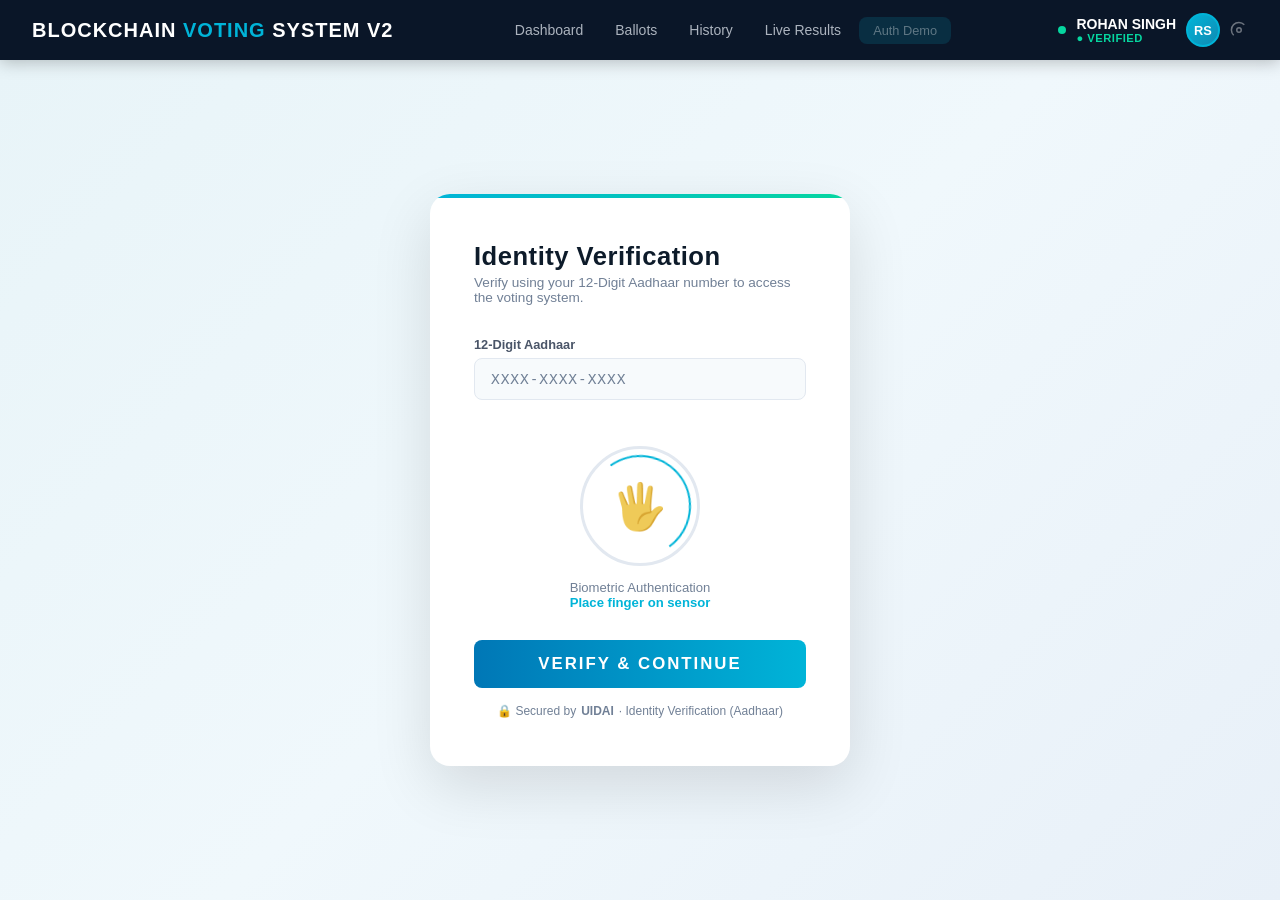
==== index.html @ 43755fb4 "Add files via upload" ====
<!DOCTYPE html>
<html lang="en">
<head>
  <meta charset="UTF-8" />
  <meta name="viewport" content="width=device-width, initial-scale=1.0" />
  <title>Blockchain Voting System V2</title>
  <meta http-equiv="refresh" content="0; url=pages/auth.html" />
</head>
<body>
  <p>Redirecting to <a href="pages/auth.html">Blockchain Voting System V2</a>…</p>
</body>
</html>
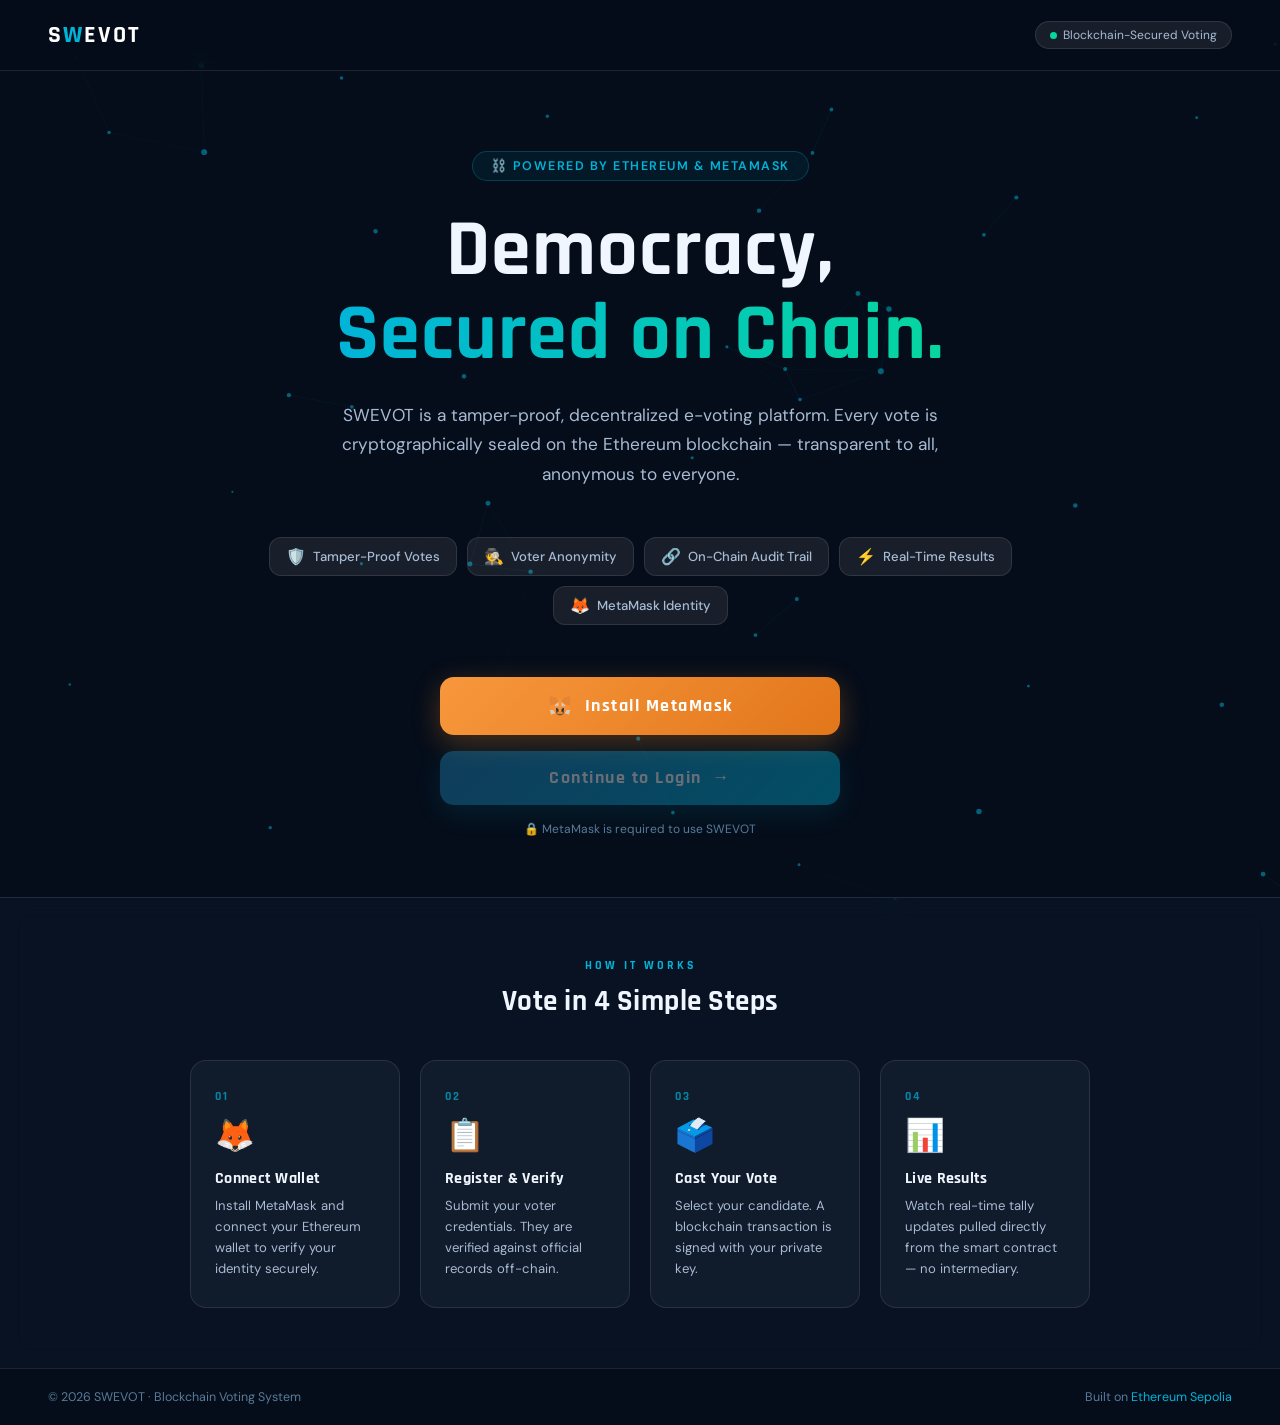
==== commit b0a9e199: "Add files via upload" ====
--- a/index.html
+++ b/index.html
@@ -3,10 +3,665 @@
 <head>
   <meta charset="UTF-8" />
   <meta name="viewport" content="width=device-width, initial-scale=1.0" />
-  <title>Blockchain Voting System V2</title>
-  <meta http-equiv="refresh" content="0; url=pages/auth.html" />
+  <title>SWEVOT — Secure Web-based E-Voting on the Blockchain</title>
+  <meta name="description" content="SWEVOT is a decentralized, tamper-proof e-voting platform powered by blockchain and MetaMask. Cast your vote with full transparency and anonymity." />
+  <link rel="preconnect" href="https://fonts.googleapis.com" />
+  <link rel="preconnect" href="https://fonts.gstatic.com" crossorigin />
+  <link href="https://fonts.googleapis.com/css2?family=Rajdhani:wght@500;600;700&family=DM+Sans:wght@400;500;600&family=JetBrains+Mono:wght@400;500&display=swap" rel="stylesheet" />
+  <style>
+    :root {
+      --primary: #00b4d8;
+      --primary-dark: #0077b6;
+      --accent: #06d6a0;
+      --accent2: #118ab2;
+      --bg-deep: #050d1a;
+      --bg-dark: #0a1628;
+      --surface: rgba(255,255,255,0.04);
+      --surface2: rgba(255,255,255,0.08);
+      --border: rgba(255,255,255,0.1);
+      --text: #f0f6ff;
+      --text2: #a8bbd4;
+      --text3: #5a7a99;
+      --glow: rgba(0,180,216,0.25);
+    }
+
+    * { box-sizing: border-box; margin: 0; padding: 0; }
+
+    html, body {
+      min-height: 100vh;
+      font-family: 'DM Sans', sans-serif;
+      background: var(--bg-deep);
+      color: var(--text);
+      overflow-x: hidden;
+    }
+
+    /* ── BACKGROUND CANVAS ── */
+    #bg-canvas {
+      position: fixed;
+      inset: 0;
+      z-index: 0;
+      pointer-events: none;
+    }
+
+    /* ── MAIN LAYOUT ── */
+    .landing {
+      position: relative;
+      z-index: 1;
+      min-height: 100vh;
+      display: flex;
+      flex-direction: column;
+    }
+
+    /* ── NAVBAR ── */
+    header {
+      display: flex;
+      align-items: center;
+      justify-content: space-between;
+      padding: 20px 48px;
+      border-bottom: 1px solid var(--border);
+      backdrop-filter: blur(12px);
+      background: rgba(5,13,26,0.6);
+      position: sticky;
+      top: 0;
+      z-index: 100;
+    }
+
+    .logo {
+      font-family: 'Rajdhani', sans-serif;
+      font-size: 1.5rem;
+      font-weight: 700;
+      letter-spacing: 2px;
+      color: #fff;
+    }
+    .logo span { color: var(--primary); }
+
+    .nav-badge {
+      display: flex;
+      align-items: center;
+      gap: 6px;
+      font-size: 0.75rem;
+      color: var(--text2);
+      background: var(--surface2);
+      border: 1px solid var(--border);
+      border-radius: 20px;
+      padding: 5px 14px;
+    }
+    .nav-badge .dot {
+      width: 7px; height: 7px;
+      border-radius: 50%;
+      background: var(--accent);
+      animation: pulse 2s ease-in-out infinite;
+    }
+
+    /* ── HERO SECTION ── */
+    .hero {
+      flex: 1;
+      display: flex;
+      flex-direction: column;
+      align-items: center;
+      justify-content: center;
+      text-align: center;
+      padding: 80px 24px 60px;
+      max-width: 900px;
+      margin: 0 auto;
+      width: 100%;
+    }
+
+    .hero-eyebrow {
+      display: inline-flex;
+      align-items: center;
+      gap: 8px;
+      background: rgba(0,180,216,0.08);
+      border: 1px solid rgba(0,180,216,0.25);
+      border-radius: 24px;
+      padding: 6px 18px;
+      font-size: 0.78rem;
+      font-weight: 600;
+      color: var(--primary);
+      letter-spacing: 1.5px;
+      text-transform: uppercase;
+      margin-bottom: 28px;
+      animation: fadeUp 0.6s ease both;
+    }
+
+    .hero-title {
+      font-family: 'Rajdhani', sans-serif;
+      font-size: clamp(2.8rem, 7vw, 5rem);
+      font-weight: 700;
+      line-height: 1.05;
+      letter-spacing: 1px;
+      margin-bottom: 24px;
+      animation: fadeUp 0.7s ease 0.1s both;
+    }
+    .hero-title .highlight {
+      background: linear-gradient(90deg, var(--primary), var(--accent));
+      -webkit-background-clip: text;
+      -webkit-text-fill-color: transparent;
+      background-clip: text;
+    }
+
+    .hero-sub {
+      font-size: 1.08rem;
+      color: var(--text2);
+      max-width: 600px;
+      line-height: 1.7;
+      margin-bottom: 48px;
+      animation: fadeUp 0.7s ease 0.2s both;
+    }
+
+    /* ── FEATURE PILLS ── */
+    .feature-row {
+      display: flex;
+      flex-wrap: wrap;
+      gap: 10px;
+      justify-content: center;
+      margin-bottom: 52px;
+      animation: fadeUp 0.7s ease 0.3s both;
+    }
+    .feature-pill {
+      display: flex;
+      align-items: center;
+      gap: 7px;
+      background: var(--surface2);
+      border: 1px solid var(--border);
+      border-radius: 12px;
+      padding: 8px 16px;
+      font-size: 0.82rem;
+      color: var(--text2);
+      font-weight: 500;
+    }
+    .feature-pill .icon { font-size: 1rem; }
+
+    /* ── CTA BUTTONS ── */
+    .cta-group {
+      display: flex;
+      flex-direction: column;
+      align-items: center;
+      gap: 16px;
+      animation: fadeUp 0.7s ease 0.4s both;
+      width: 100%;
+      max-width: 400px;
+    }
+
+    .btn-metamask {
+      width: 100%;
+      display: flex;
+      align-items: center;
+      justify-content: center;
+      gap: 12px;
+      padding: 16px 32px;
+      background: linear-gradient(135deg, #f6851b, #e2761b);
+      color: #fff;
+      border: none;
+      border-radius: 14px;
+      font-family: 'Rajdhani', sans-serif;
+      font-size: 1.1rem;
+      font-weight: 700;
+      letter-spacing: 1.5px;
+      cursor: pointer;
+      transition: transform 0.2s, box-shadow 0.2s, opacity 0.2s;
+      box-shadow: 0 8px 28px rgba(246,133,27,0.3);
+      position: relative;
+      overflow: hidden;
+    }
+    .btn-metamask::after {
+      content: '';
+      position: absolute;
+      inset: 0;
+      background: linear-gradient(135deg, rgba(255,255,255,0.15), transparent);
+    }
+    .btn-metamask:hover { transform: translateY(-2px); box-shadow: 0 12px 36px rgba(246,133,27,0.45); }
+    .btn-metamask:active { transform: translateY(0); }
+    .btn-metamask.installed {
+      background: linear-gradient(135deg, rgba(6,214,160,0.2), rgba(6,214,160,0.1));
+      border: 1px solid rgba(6,214,160,0.4);
+      color: var(--accent);
+      box-shadow: 0 4px 16px rgba(6,214,160,0.15);
+      cursor: default;
+    }
+    .btn-metamask.installed:hover { transform: none; }
+
+    .metamask-logo {
+      width: 26px;
+      height: 26px;
+      flex-shrink: 0;
+    }
+
+    .btn-continue {
+      width: 100%;
+      display: flex;
+      align-items: center;
+      justify-content: center;
+      gap: 10px;
+      padding: 16px 32px;
+      background: linear-gradient(135deg, var(--primary-dark), var(--primary));
+      color: #fff;
+      border: none;
+      border-radius: 14px;
+      font-family: 'Rajdhani', sans-serif;
+      font-size: 1.1rem;
+      font-weight: 700;
+      letter-spacing: 1.5px;
+      cursor: pointer;
+      transition: transform 0.2s, box-shadow 0.2s, opacity 0.2s;
+      box-shadow: 0 8px 28px rgba(0,180,216,0.3);
+      text-decoration: none;
+      position: relative;
+      overflow: hidden;
+    }
+    .btn-continue::after {
+      content: '';
+      position: absolute;
+      inset: 0;
+      background: linear-gradient(135deg, rgba(255,255,255,0.12), transparent);
+    }
+    .btn-continue:hover { transform: translateY(-2px); box-shadow: 0 12px 36px rgba(0,180,216,0.45); }
+    .btn-continue:active { transform: translateY(0); }
+    .btn-continue.locked {
+      opacity: 0.4;
+      pointer-events: none;
+    }
+
+    .lock-hint {
+      font-size: 0.75rem;
+      color: var(--text3);
+      text-align: center;
+      display: flex;
+      align-items: center;
+      gap: 5px;
+      transition: opacity 0.3s;
+    }
+    .lock-hint.hidden { opacity: 0; }
+
+    /* ── HOW IT WORKS ── */
+    .steps-section {
+      border-top: 1px solid var(--border);
+      padding: 60px 48px;
+      background: rgba(10,22,40,0.6);
+      backdrop-filter: blur(12px);
+    }
+
+    .steps-inner {
+      max-width: 900px;
+      margin: 0 auto;
+    }
+
+    .section-label {
+      font-family: 'Rajdhani', sans-serif;
+      font-size: 0.75rem;
+      font-weight: 700;
+      letter-spacing: 3px;
+      color: var(--primary);
+      text-transform: uppercase;
+      text-align: center;
+      margin-bottom: 10px;
+    }
+    .section-heading {
+      font-family: 'Rajdhani', sans-serif;
+      font-size: 1.8rem;
+      font-weight: 700;
+      text-align: center;
+      color: var(--text);
+      margin-bottom: 40px;
+      letter-spacing: 0.5px;
+    }
+
+    .steps-grid {
+      display: grid;
+      grid-template-columns: repeat(auto-fit, minmax(200px, 1fr));
+      gap: 20px;
+    }
+
+    .step-card {
+      background: var(--surface);
+      border: 1px solid var(--border);
+      border-radius: 16px;
+      padding: 28px 24px;
+      position: relative;
+      transition: border-color 0.25s, transform 0.25s;
+    }
+    .step-card:hover {
+      border-color: rgba(0,180,216,0.4);
+      transform: translateY(-3px);
+    }
+    .step-num {
+      font-family: 'Rajdhani', sans-serif;
+      font-size: 0.75rem;
+      font-weight: 700;
+      color: var(--primary);
+      letter-spacing: 2px;
+      margin-bottom: 10px;
+      opacity: 0.7;
+    }
+    .step-icon {
+      font-size: 2rem;
+      margin-bottom: 12px;
+    }
+    .step-title {
+      font-family: 'Rajdhani', sans-serif;
+      font-size: 1rem;
+      font-weight: 700;
+      color: var(--text);
+      margin-bottom: 6px;
+      letter-spacing: 0.3px;
+    }
+    .step-desc {
+      font-size: 0.82rem;
+      color: var(--text2);
+      line-height: 1.6;
+    }
+
+    /* ── FOOTER ── */
+    footer {
+      border-top: 1px solid var(--border);
+      padding: 20px 48px;
+      display: flex;
+      align-items: center;
+      justify-content: space-between;
+      font-size: 0.78rem;
+      color: var(--text3);
+    }
+    footer a { color: var(--primary); text-decoration: none; }
+
+    /* ── TOAST ── */
+    #toast {
+      position: fixed;
+      bottom: 28px;
+      right: 28px;
+      background: var(--bg-dark);
+      border: 1px solid var(--accent);
+      border-radius: 12px;
+      padding: 14px 20px;
+      color: #fff;
+      font-size: 0.85rem;
+      box-shadow: 0 8px 32px rgba(0,0,0,0.5);
+      z-index: 999;
+      opacity: 0;
+      transform: translateY(12px);
+      transition: opacity 0.3s, transform 0.3s;
+      pointer-events: none;
+      max-width: 300px;
+    }
+    #toast.show { opacity: 1; transform: translateY(0); }
+    #toast .toast-title { font-weight: 700; color: var(--accent); margin-bottom: 2px; }
+    #toast .toast-body { font-size: 0.78rem; color: rgba(255,255,255,0.6); }
+
+    /* ── ANIMATIONS ── */
+    @keyframes fadeUp {
+      from { opacity: 0; transform: translateY(24px); }
+      to   { opacity: 1; transform: translateY(0); }
+    }
+    @keyframes pulse {
+      0%, 100% { opacity: 1; transform: scale(1); }
+      50%       { opacity: 0.5; transform: scale(0.85); }
+    }
+
+    /* ── RESPONSIVE ── */
+    @media (max-width: 600px) {
+      header { padding: 16px 20px; }
+      .hero { padding: 60px 20px 40px; }
+      .steps-section { padding: 40px 20px; }
+      footer { flex-direction: column; gap: 8px; text-align: center; }
+    }
+  </style>
 </head>
 <body>
-  <p>Redirecting to <a href="pages/auth.html">Blockchain Voting System V2</a>…</p>
+
+<canvas id="bg-canvas"></canvas>
+
+<div class="landing">
+
+  <!-- NAV -->
+  <header>
+    <div class="logo">S<span>W</span>EVOT</div>
+    <div class="nav-badge">
+      <span class="dot"></span>
+      Blockchain-Secured Voting
+    </div>
+  </header>
+
+  <!-- HERO -->
+  <section class="hero">
+
+    <div class="hero-eyebrow">
+      ⛓️ Powered by Ethereum &amp; MetaMask
+    </div>
+
+    <h1 class="hero-title">
+      Democracy,<br/>
+      <span class="highlight">Secured on Chain.</span>
+    </h1>
+
+    <p class="hero-sub">
+      SWEVOT is a tamper-proof, decentralized e-voting platform. Every vote is 
+      cryptographically sealed on the Ethereum blockchain — transparent to all, 
+      anonymous to everyone.
+    </p>
+
+    <div class="feature-row">
+      <div class="feature-pill"><span class="icon">🛡️</span> Tamper-Proof Votes</div>
+      <div class="feature-pill"><span class="icon">🕵️</span> Voter Anonymity</div>
+      <div class="feature-pill"><span class="icon">🔗</span> On-Chain Audit Trail</div>
+      <div class="feature-pill"><span class="icon">⚡</span> Real-Time Results</div>
+      <div class="feature-pill"><span class="icon">🦊</span> MetaMask Identity</div>
+    </div>
+
+    <div class="cta-group">
+      <!-- MetaMask button -->
+      <button class="btn-metamask" id="btn-metamask" onclick="handleMetaMask()">
+        <!-- Inline MetaMask fox SVG -->
+        <svg class="metamask-logo" viewBox="0 0 318.6 318.6" xmlns="http://www.w3.org/2000/svg">
+          <polygon fill="#E2761B" stroke="#E2761B" stroke-linecap="round" stroke-linejoin="round" points="274.1,35.5 174.6,109.4 193,65.8"/>
+          <polygon fill="#E4761B" stroke="#E4761B" stroke-linecap="round" stroke-linejoin="round" points="44.4,35.5 143.1,110.1 125.6,65.8"/>
+          <polygon fill="#D7C1B3" stroke="#D7C1B3" stroke-linecap="round" stroke-linejoin="round" points="238.3,206.8 211.8,247.4 268.5,263 284.8,207.7"/>
+          <polygon fill="#D7C1B3" stroke="#D7C1B3" stroke-linecap="round" stroke-linejoin="round" points="33.9,207.7 50.1,263 106.8,247.4 80.3,206.8"/>
+          <polygon fill="#D7C1B3" stroke="#D7C1B3" stroke-linecap="round" stroke-linejoin="round" points="103.6,138.2 87.8,162.1 144.1,164.6 142.1,104.1"/>
+          <polygon fill="#D7C1B3" stroke="#D7C1B3" stroke-linecap="round" stroke-linejoin="round" points="214.9,138.2 175.9,103.4 174.6,164.6 230.8,162.1"/>
+          <polygon fill="#233447" stroke="#233447" stroke-linecap="round" stroke-linejoin="round" points="106.8,247.4 140.6,230.9 111.4,208.1"/>
+          <polygon fill="#233447" stroke="#233447" stroke-linecap="round" stroke-linejoin="round" points="177.9,230.9 211.8,247.4 207.1,208.1"/>
+          <polygon fill="#CD6116" stroke="#CD6116" stroke-linecap="round" stroke-linejoin="round" points="211.8,247.4 177.9,230.9 180.6,253 180.3,262.3"/>
+          <polygon fill="#CD6116" stroke="#CD6116" stroke-linecap="round" stroke-linejoin="round" points="106.8,247.4 138.3,262.3 138.1,253 140.6,230.9"/>
+          <polygon fill="#E4751F" stroke="#E4751F" stroke-linecap="round" stroke-linejoin="round" points="138.8,193.5 110.6,185.2 130.5,176.1"/>
+          <polygon fill="#E4751F" stroke="#E4751F" stroke-linecap="round" stroke-linejoin="round" points="179.7,193.5 188,176.1 207.9,185.2"/>
+          <polygon fill="#F6851B" stroke="#F6851B" stroke-linecap="round" stroke-linejoin="round" points="106.8,247.4 111.6,206.8 80.3,207.7"/>
+          <polygon fill="#F6851B" stroke="#F6851B" stroke-linecap="round" stroke-linejoin="round" points="207,206.8 211.8,247.4 238.3,207.7"/>
+          <polygon fill="#F6851B" stroke="#F6851B" stroke-linecap="round" stroke-linejoin="round" points="230.8,162.1 174.6,164.6 179.8,193.5 188.1,176.1 207.9,185.2"/>
+          <polygon fill="#F6851B" stroke="#F6851B" stroke-linecap="round" stroke-linejoin="round" points="110.6,185.2 130.5,176.1 138.8,193.5 144.1,164.6 87.8,162.1"/>
+          <polygon fill="#C0AD9E" stroke="#C0AD9E" stroke-linecap="round" stroke-linejoin="round" points="87.8,162.1 111.4,208.1 110.6,185.2"/>
+          <polygon fill="#C0AD9E" stroke="#C0AD9E" stroke-linecap="round" stroke-linejoin="round" points="207.9,185.2 207.1,208.1 230.8,162.1"/>
+          <polygon fill="#C0AD9E" stroke="#C0AD9E" stroke-linecap="round" stroke-linejoin="round" points="144.1,164.6 138.8,193.5 145.4,227.6 146.9,182.7"/>
+          <polygon fill="#C0AD9E" stroke="#C0AD9E" stroke-linecap="round" stroke-linejoin="round" points="174.6,164.6 171.9,182.6 173.1,227.6 179.8,193.5"/>
+          <polygon fill="#161616" stroke="#161616" stroke-linecap="round" stroke-linejoin="round" points="179.8,193.5 173.1,227.6 177.9,230.9 207.1,208.1 207.9,185.2"/>
+          <polygon fill="#161616" stroke="#161616" stroke-linecap="round" stroke-linejoin="round" points="110.6,185.2 111.4,208.1 140.6,230.9 145.4,227.6 138.8,193.5"/>
+          <polygon fill="#763D16" stroke="#763D16" stroke-linecap="round" stroke-linejoin="round" points="180.3,262.3 180.6,253 178.1,250.8 140.4,250.8 138.1,253 138.3,262.3 106.8,247.4 117.8,256.4 140.1,271.9 178.4,271.9 200.8,256.4 211.8,247.4"/>
+          <polygon fill="#F6851B" stroke="#F6851B" stroke-linecap="round" stroke-linejoin="round" points="177.9,230.9 173.1,227.6 145.4,227.6 140.6,230.9 138.1,253 140.4,250.8 178.1,250.8 180.6,253"/>
+          <polygon fill="#E2761B" stroke="#E2761B" stroke-linecap="round" stroke-linejoin="round" points="278.3,114.2 286.8,73.4 274.1,35.5 177.9,106.9 214.9,138.2 267.2,153.5 278.8,140 273.8,136.4 281.8,129.1 275.6,124.3 283.6,118.2"/>
+          <polygon fill="#E2761B" stroke="#E2761B" stroke-linecap="round" stroke-linejoin="round" points="31.8,73.4 40.3,114.2 34.9,118.2 43,124.3 36.8,129.1 44.8,136.4 39.8,140 51.3,153.5 103.6,138.2 140.6,106.9 44.4,35.5"/>
+          <polygon fill="#F6851B" stroke="#F6851B" stroke-linecap="round" stroke-linejoin="round" points="267.2,153.5 214.9,138.2 230.8,162.1 207.1,208.1 238.3,207.7 284.8,207.7"/>
+          <polygon fill="#F6851B" stroke="#F6851B" stroke-linecap="round" stroke-linejoin="round" points="103.6,138.2 51.3,153.5 33.9,207.7 80.3,207.7 111.4,208.1 87.8,162.1"/>
+          <polygon fill="#F6851B" stroke="#F6851B" stroke-linecap="round" stroke-linejoin="round" points="174.6,164.6 177.9,106.9 193.1,65.8 125.6,65.8 140.6,106.9 144.1,164.6 145.3,182.8 145.4,227.6 173.1,227.6 173.2,182.8"/>
+        </svg>
+        <span id="btn-metamask-text">Install MetaMask</span>
+      </button>
+
+      <!-- Continue button -->
+      <a class="btn-continue locked" id="btn-continue" href="pages/auth.html">
+        <span>Continue to Login</span>
+        <span>→</span>
+      </a>
+
+      <p class="lock-hint" id="lock-hint">
+        🔒 MetaMask is required to use SWEVOT
+      </p>
+    </div>
+
+  </section>
+
+  <!-- HOW IT WORKS -->
+  <section class="steps-section">
+    <div class="steps-inner">
+      <p class="section-label">How it works</p>
+      <h2 class="section-heading">Vote in 4 Simple Steps</h2>
+      <div class="steps-grid">
+        <div class="step-card">
+          <div class="step-num">01</div>
+          <div class="step-icon">🦊</div>
+          <div class="step-title">Connect Wallet</div>
+          <div class="step-desc">Install MetaMask and connect your Ethereum wallet to verify your identity securely.</div>
+        </div>
+        <div class="step-card">
+          <div class="step-num">02</div>
+          <div class="step-icon">📋</div>
+          <div class="step-title">Register &amp; Verify</div>
+          <div class="step-desc">Submit your voter credentials. They are verified against official records off-chain.</div>
+        </div>
+        <div class="step-card">
+          <div class="step-num">03</div>
+          <div class="step-icon">🗳️</div>
+          <div class="step-title">Cast Your Vote</div>
+          <div class="step-desc">Select your candidate. A blockchain transaction is signed with your private key.</div>
+        </div>
+        <div class="step-card">
+          <div class="step-num">04</div>
+          <div class="step-icon">📊</div>
+          <div class="step-title">Live Results</div>
+          <div class="step-desc">Watch real-time tally updates pulled directly from the smart contract — no intermediary.</div>
+        </div>
+      </div>
+    </div>
+  </section>
+
+  <!-- FOOTER -->
+  <footer>
+    <span>© 2026 SWEVOT · Blockchain Voting System</span>
+    <span>Built on <a href="https://ethereum.org" target="_blank">Ethereum Sepolia</a></span>
+  </footer>
+
+</div>
+
+<!-- TOAST -->
+<div id="toast">
+  <div class="toast-title" id="toast-title"></div>
+  <div class="toast-body" id="toast-body"></div>
+</div>
+
+<script>
+  /* ── Animated Background Canvas ── */
+  (function () {
+    const canvas = document.getElementById('bg-canvas');
+    const ctx = canvas.getContext('2d');
+    let W, H, nodes = [];
+
+    function resize() {
+      W = canvas.width = window.innerWidth;
+      H = canvas.height = window.innerHeight;
+    }
+    resize();
+    window.addEventListener('resize', resize);
+
+    const COUNT = 55;
+    for (let i = 0; i < COUNT; i++) {
+      nodes.push({
+        x: Math.random() * 1500,
+        y: Math.random() * 1000,
+        vx: (Math.random() - 0.5) * 0.3,
+        vy: (Math.random() - 0.5) * 0.3,
+        r: Math.random() * 2 + 1
+      });
+    }
+
+    function draw() {
+      ctx.clearRect(0, 0, W, H);
+      // draw lines
+      for (let i = 0; i < nodes.length; i++) {
+        for (let j = i + 1; j < nodes.length; j++) {
+          const dx = nodes[i].x - nodes[j].x;
+          const dy = nodes[i].y - nodes[j].y;
+          const dist = Math.sqrt(dx * dx + dy * dy);
+          if (dist < 160) {
+            ctx.beginPath();
+            ctx.strokeStyle = `rgba(0,180,216,${0.12 * (1 - dist / 160)})`;
+            ctx.lineWidth = 0.8;
+            ctx.moveTo(nodes[i].x, nodes[i].y);
+            ctx.lineTo(nodes[j].x, nodes[j].y);
+            ctx.stroke();
+          }
+        }
+      }
+      // draw nodes
+      nodes.forEach(n => {
+        ctx.beginPath();
+        ctx.arc(n.x, n.y, n.r, 0, Math.PI * 2);
+        ctx.fillStyle = 'rgba(0,180,216,0.5)';
+        ctx.fill();
+        n.x += n.vx; n.y += n.vy;
+        if (n.x < 0 || n.x > W) n.vx *= -1;
+        if (n.y < 0 || n.y > H) n.vy *= -1;
+      });
+      requestAnimationFrame(draw);
+    }
+    draw();
+  })();
+
+  /* ── MetaMask Detection & Logic ── */
+  const btnMM   = document.getElementById('btn-metamask');
+  const btnMMTx = document.getElementById('btn-metamask-text');
+  const btnCont = document.getElementById('btn-continue');
+  const lockHint= document.getElementById('lock-hint');
+
+  function isMetaMaskInstalled() {
+    return typeof window.ethereum !== 'undefined' && window.ethereum.isMetaMask;
+  }
+
+  function unlockContinue() {
+    btnCont.classList.remove('locked');
+    lockHint.classList.add('hidden');
+  }
+
+  function setInstalledState() {
+    btnMM.classList.add('installed');
+    btnMMTx.textContent = '✓ MetaMask Detected';
+    unlockContinue();
+  }
+
+  function showToast(title, body, duration = 4000) {
+    document.getElementById('toast-title').textContent = title;
+    document.getElementById('toast-body').textContent = body;
+    const t = document.getElementById('toast');
+    t.classList.add('show');
+    setTimeout(() => t.classList.remove('show'), duration);
+  }
+
+  // On page load, check if MetaMask is already there
+  window.addEventListener('load', () => {
+    if (isMetaMaskInstalled()) {
+      setInstalledState();
+    }
+  });
+
+  async function handleMetaMask() {
+    if (isMetaMaskInstalled()) {
+      // Already installed — just unlock continue
+      setInstalledState();
+      showToast('MetaMask Ready', 'Your wallet is connected. Click Continue to login.');
+      return;
+    }
+    // Not installed — open MetaMask download page
+    showToast('Opening MetaMask', 'Redirecting you to the MetaMask download page…');
+    const popup = window.open('https://metamask.io/download/', '_blank', 'noopener,noreferrer');
+
+    // Poll for MetaMask installation (every 2s for up to 3 min)
+    let attempts = 0;
+    const poll = setInterval(() => {
+      attempts++;
+      if (isMetaMaskInstalled()) {
+        clearInterval(poll);
+        setInstalledState();
+        showToast('🎉 MetaMask Installed!', 'You can now continue to SWEVOT.');
+      }
+      if (attempts > 90) clearInterval(poll);
+    }, 2000);
+  }
+</script>
 </body>
 </html>
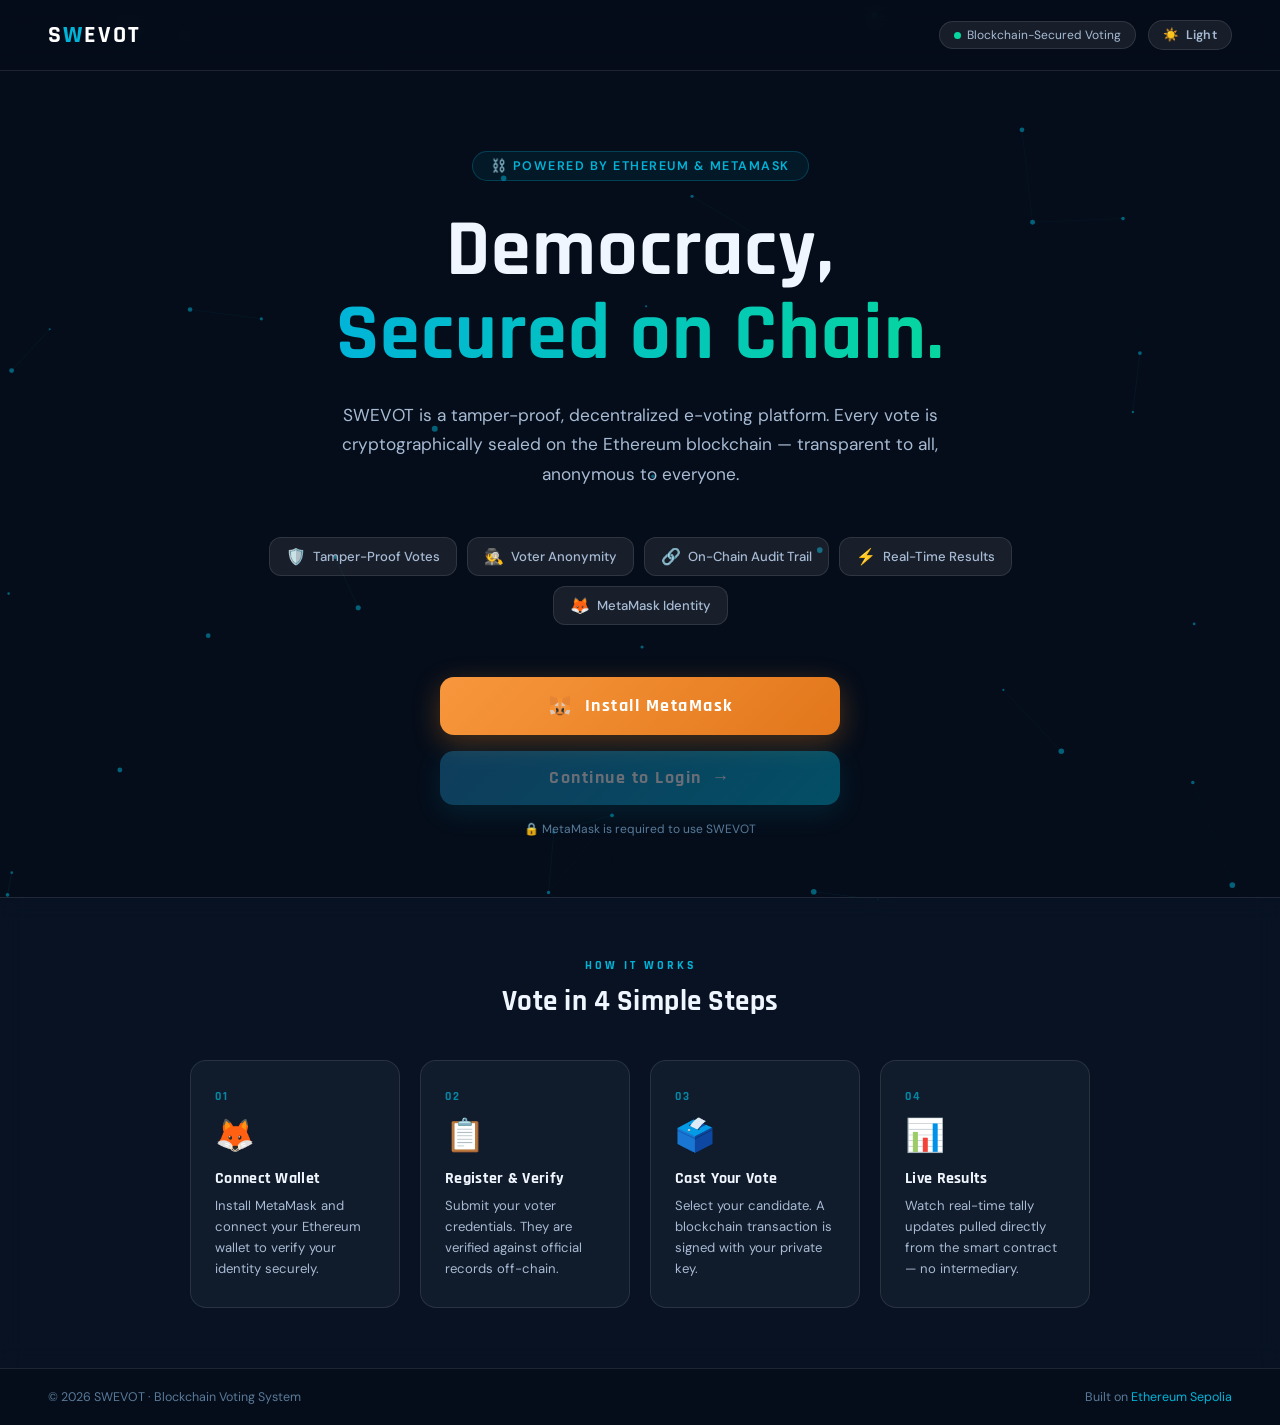
==== commit e19a929a: "Add files via upload" ====
--- a/index.html
+++ b/index.html
@@ -8,8 +8,10 @@
   <link rel="preconnect" href="https://fonts.googleapis.com" />
   <link rel="preconnect" href="https://fonts.gstatic.com" crossorigin />
   <link href="https://fonts.googleapis.com/css2?family=Rajdhani:wght@500;600;700&family=DM+Sans:wght@400;500;600&family=JetBrains+Mono:wght@400;500&display=swap" rel="stylesheet" />
+  <script src="js/theme.js"></script>
   <style>
-    :root {
+    :root,
+    [data-theme="dark"] {
       --primary: #00b4d8;
       --primary-dark: #0077b6;
       --accent: #06d6a0;
@@ -24,6 +26,51 @@
       --text3: #5a7a99;
       --glow: rgba(0,180,216,0.25);
     }
+
+    [data-theme="light"] {
+      --primary: #0077b6;
+      --primary-dark: #005f8a;
+      --accent: #05a87d;
+      --accent2: #0e6d90;
+      --bg-deep: #eef3f8;
+      --bg-dark: #dce8f0;
+      --surface: rgba(0,0,0,0.04);
+      --surface2: rgba(0,0,0,0.06);
+      --border: rgba(0,0,0,0.12);
+      --text: #0d1b2a;
+      --text2: #374a5e;
+      --text3: #6b839a;
+      --glow: rgba(0,119,182,0.15);
+    }
+
+    /* Canvas bg adapts too */
+    [data-theme="light"] #bg-canvas { opacity: 0.35; }
+    [data-theme="light"] body { background: var(--bg-deep); }
+    [data-theme="light"] .steps-section { background: rgba(220,232,240,0.8); }
+    [data-theme="light"] .step-card { background: #fff; border-color: rgba(0,0,0,0.1); }
+    [data-theme="light"] footer { border-color: rgba(0,0,0,0.12); color: #4a6070; }
+    [data-theme="light"] .hero-eyebrow { color: var(--primary); background: rgba(0,119,182,0.08); border-color: rgba(0,119,182,0.25); }
+    [data-theme="light"] .feature-pill { background: rgba(0,0,0,0.05); border-color: rgba(0,0,0,0.1); color: #374a5e; }
+    [data-theme="light"] .nav-badge { background: rgba(0,0,0,0.08); border-color: rgba(0,0,0,0.15); color: #374a5e; }
+
+    /* Theme toggle on index */
+    .idx-theme-toggle {
+      display: flex;
+      align-items: center;
+      gap: 6px;
+      padding: 6px 14px;
+      border: 1px solid var(--border);
+      border-radius: 20px;
+      background: var(--surface2);
+      color: var(--text2);
+      font-size: 0.78rem;
+      font-weight: 600;
+      font-family: 'DM Sans', sans-serif;
+      cursor: pointer;
+      transition: background 0.2s, border-color 0.2s;
+      letter-spacing: 0.3px;
+    }
+    .idx-theme-toggle:hover { background: var(--surface); border-color: var(--primary); color: var(--primary); }
 
     * { box-sizing: border-box; margin: 0; padding: 0; }
 
@@ -414,9 +461,15 @@
   <!-- NAV -->
   <header>
     <div class="logo">S<span>W</span>EVOT</div>
-    <div class="nav-badge">
-      <span class="dot"></span>
-      Blockchain-Secured Voting
+    <div style="display:flex;align-items:center;gap:12px">
+      <div class="nav-badge">
+        <span class="dot"></span>
+        Blockchain-Secured Voting
+      </div>
+      <button class="idx-theme-toggle theme-toggle" onclick="toggleTheme()" title="Switch theme" aria-label="Switch theme">
+        <span class="theme-toggle-icon">☀️</span>
+        <span class="theme-toggle-label">Light</span>
+      </button>
     </div>
   </header>
 
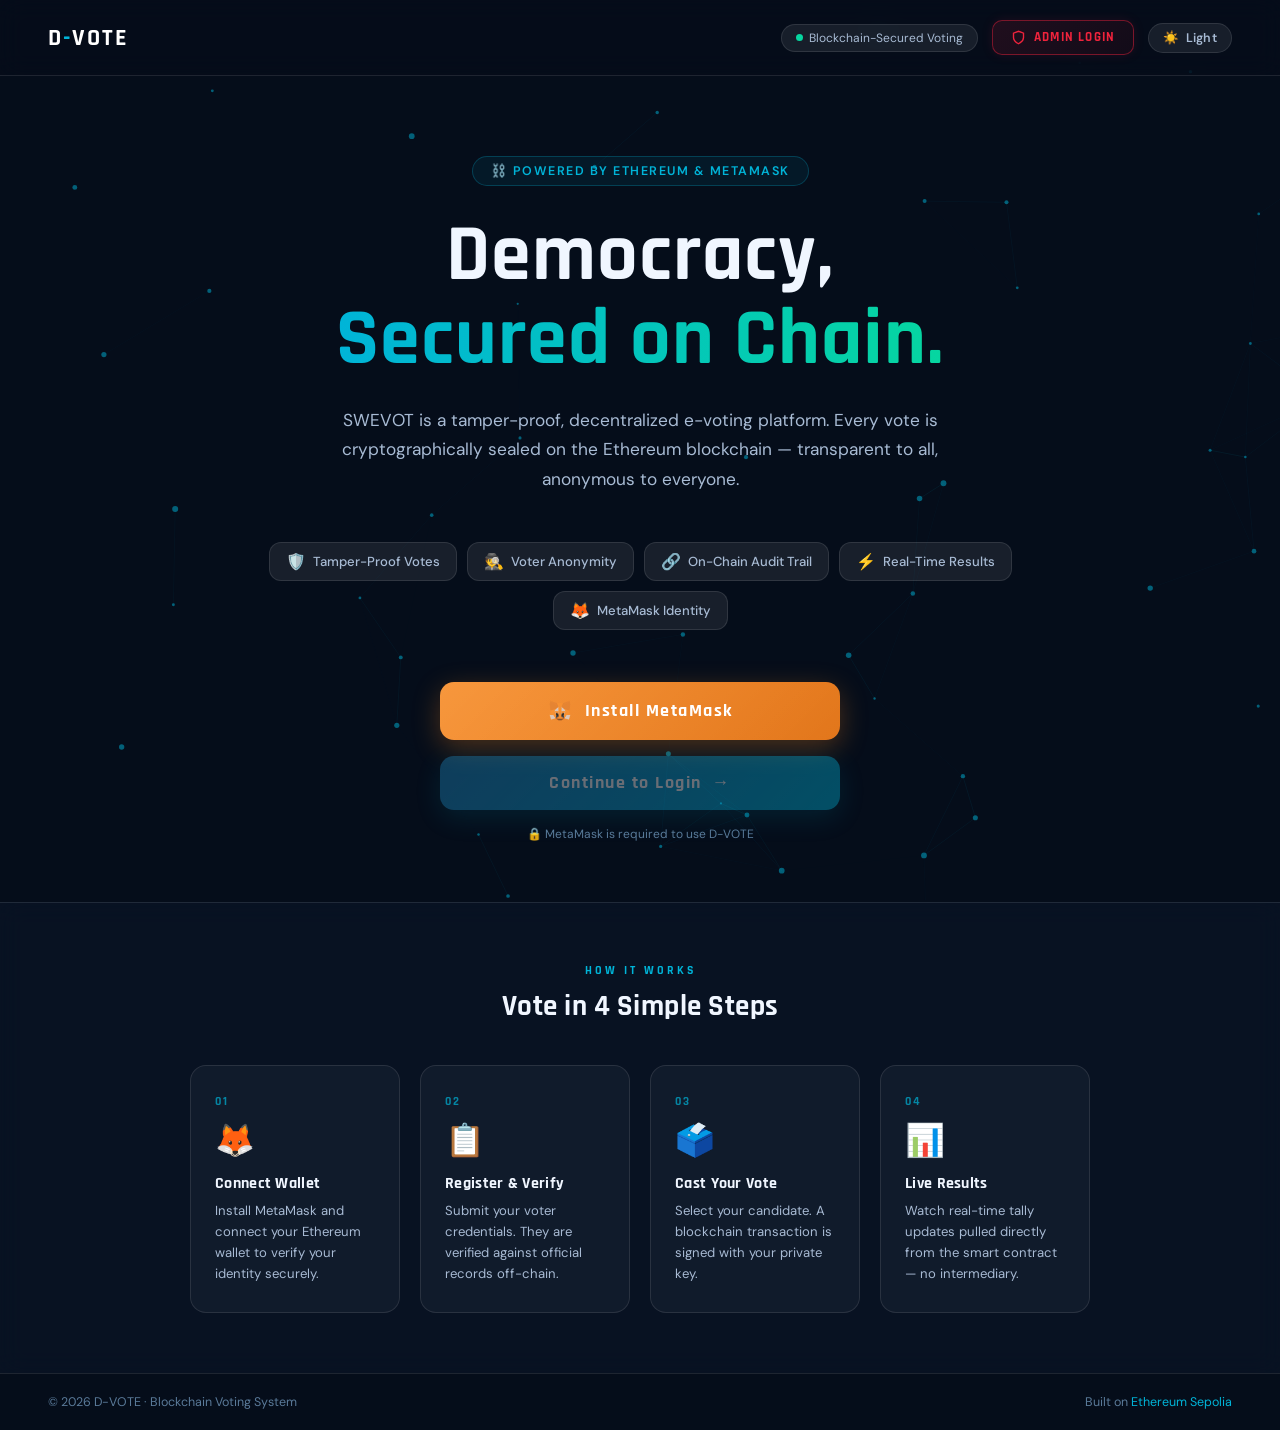
==== commit 2902b205: "Add files via upload" ====
--- a/index.html
+++ b/index.html
@@ -3,8 +3,8 @@
 <head>
   <meta charset="UTF-8" />
   <meta name="viewport" content="width=device-width, initial-scale=1.0" />
-  <title>SWEVOT — Secure Web-based E-Voting on the Blockchain</title>
-  <meta name="description" content="SWEVOT is a decentralized, tamper-proof e-voting platform powered by blockchain and MetaMask. Cast your vote with full transparency and anonymity." />
+  <title>D-VOTE — Secure Web-based E-Voting on the Blockchain</title>
+  <meta name="description" content="D-VOTE is a decentralized, tamper-proof e-voting platform powered by blockchain and MetaMask. Cast your vote with full transparency and anonymity." />
   <link rel="preconnect" href="https://fonts.googleapis.com" />
   <link rel="preconnect" href="https://fonts.gstatic.com" crossorigin />
   <link href="https://fonts.googleapis.com/css2?family=Rajdhani:wght@500;600;700&family=DM+Sans:wght@400;500;600&family=JetBrains+Mono:wght@400;500&display=swap" rel="stylesheet" />
@@ -72,6 +72,38 @@
     }
     .idx-theme-toggle:hover { background: var(--surface); border-color: var(--primary); color: var(--primary); }
 
+    /* Admin button on landing page */
+    .btn-admin-landing {
+      display: inline-flex;
+      align-items: center;
+      gap: 8px;
+      padding: 8px 18px;
+      background: linear-gradient(135deg, rgba(239,35,60,0.12), rgba(193,18,31,0.08));
+      border: 1.5px solid rgba(239,35,60,0.45);
+      border-radius: 10px;
+      color: #ef233c;
+      font-family: 'Rajdhani', sans-serif;
+      font-size: 0.82rem;
+      font-weight: 700;
+      letter-spacing: 1.2px;
+      text-decoration: none;
+      cursor: pointer;
+      transition: background 0.2s, border-color 0.2s, box-shadow 0.2s, transform 0.15s;
+      box-shadow: 0 0 12px rgba(239,35,60,0.12);
+      white-space: nowrap;
+    }
+    .btn-admin-landing:hover {
+      background: linear-gradient(135deg, rgba(239,35,60,0.22), rgba(193,18,31,0.16));
+      border-color: rgba(239,35,60,0.75);
+      box-shadow: 0 4px 20px rgba(239,35,60,0.28);
+      transform: translateY(-1px);
+      color: #ff4560;
+    }
+
+    /* Logo clickable */
+    .logo-link { text-decoration: none; cursor: pointer; }
+    .logo-link:hover .logo { opacity: 0.85; }
+
     * { box-sizing: border-box; margin: 0; padding: 0; }
 
     html, body {
@@ -460,12 +492,20 @@
 
   <!-- NAV -->
   <header>
-    <div class="logo">S<span>W</span>EVOT</div>
-    <div style="display:flex;align-items:center;gap:12px">
+    <a href="index.html" class="logo-link">
+      <div class="logo">D<span>-</span>VOTE</div>
+    </a>
+    <div style="display:flex;align-items:center;gap:14px">
       <div class="nav-badge">
         <span class="dot"></span>
         Blockchain-Secured Voting
       </div>
+      <a href="pages/admin.html" class="btn-admin-landing" id="btn-admin-landing">
+        <svg width="15" height="15" viewBox="0 0 24 24" fill="none" stroke="currentColor" stroke-width="2.2">
+          <path d="M12 22s8-4 8-10V5l-8-3-8 3v7c0 6 8 10 8 10z"/>
+        </svg>
+        ADMIN LOGIN
+      </a>
       <button class="idx-theme-toggle theme-toggle" onclick="toggleTheme()" title="Switch theme" aria-label="Switch theme">
         <span class="theme-toggle-icon">☀️</span>
         <span class="theme-toggle-label">Light</span>
@@ -544,7 +584,7 @@
       </a>
 
       <p class="lock-hint" id="lock-hint">
-        🔒 MetaMask is required to use SWEVOT
+        🔒 MetaMask is required to use D-VOTE
       </p>
     </div>
 
@@ -586,7 +626,7 @@
 
   <!-- FOOTER -->
   <footer>
-    <span>© 2026 SWEVOT · Blockchain Voting System</span>
+    <span>© 2026 D-VOTE · Blockchain Voting System</span>
     <span>Built on <a href="https://ethereum.org" target="_blank">Ethereum Sepolia</a></span>
   </footer>
 
@@ -710,7 +750,7 @@
       if (isMetaMaskInstalled()) {
         clearInterval(poll);
         setInstalledState();
-        showToast('🎉 MetaMask Installed!', 'You can now continue to SWEVOT.');
+        showToast('🎉 MetaMask Installed!', 'You can now continue to D-VOTE.');
       }
       if (attempts > 90) clearInterval(poll);
     }, 2000);
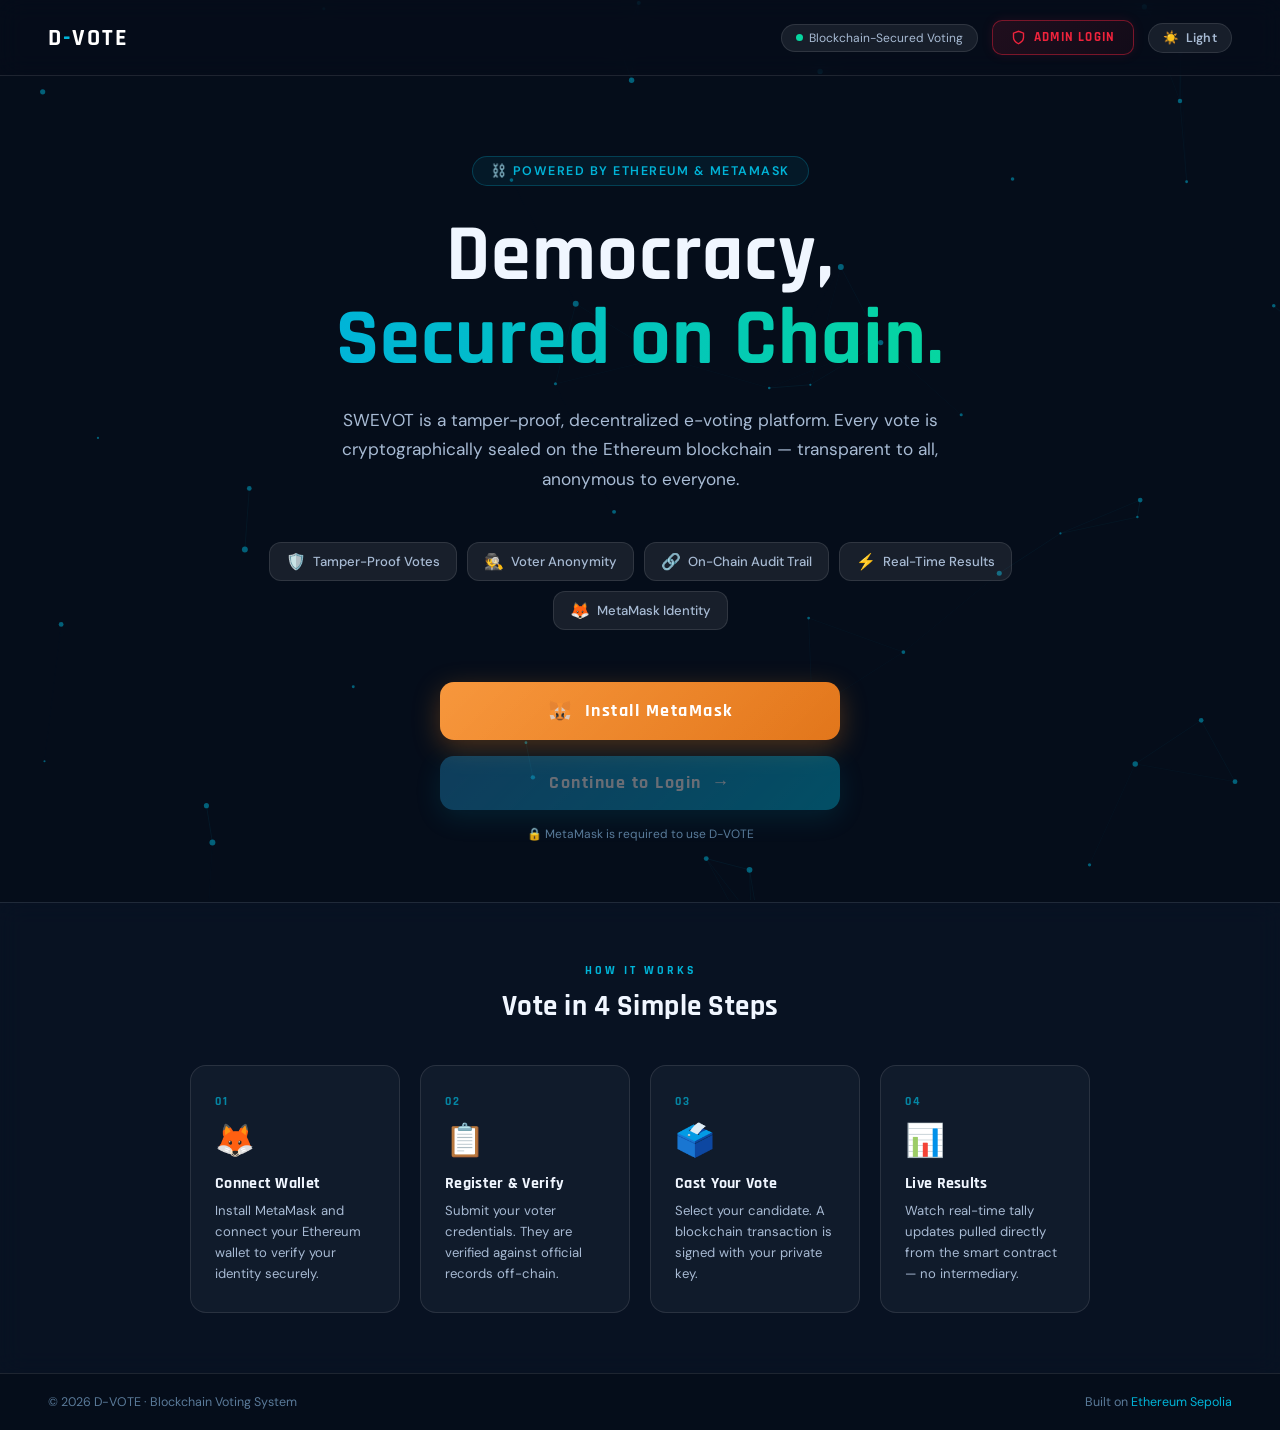
==== commit b5e1b096: "Add files via upload" ====
--- a/index.html
+++ b/index.html
@@ -32,26 +32,41 @@
       --primary-dark: #005f8a;
       --accent: #05a87d;
       --accent2: #0e6d90;
-      --bg-deep: #eef3f8;
-      --bg-dark: #dce8f0;
-      --surface: rgba(0,0,0,0.04);
-      --surface2: rgba(0,0,0,0.06);
-      --border: rgba(0,0,0,0.12);
+      --bg-deep: #edf3f8;
+      --bg-dark: #dde9f2;
+      --surface: rgba(255,255,255,0.92);
+      --surface2: rgba(255,255,255,0.6);
+      --border: rgba(0,0,0,0.10);
       --text: #0d1b2a;
-      --text2: #374a5e;
+      --text2: #3a4f63;
       --text3: #6b839a;
-      --glow: rgba(0,119,182,0.15);
+      --glow: rgba(0,119,182,0.12);
     }
 
     /* Canvas bg adapts too */
-    [data-theme="light"] #bg-canvas { opacity: 0.35; }
+    [data-theme="light"] #bg-canvas { opacity: 0.2; }
     [data-theme="light"] body { background: var(--bg-deep); }
-    [data-theme="light"] .steps-section { background: rgba(220,232,240,0.8); }
-    [data-theme="light"] .step-card { background: #fff; border-color: rgba(0,0,0,0.1); }
-    [data-theme="light"] footer { border-color: rgba(0,0,0,0.12); color: #4a6070; }
-    [data-theme="light"] .hero-eyebrow { color: var(--primary); background: rgba(0,119,182,0.08); border-color: rgba(0,119,182,0.25); }
-    [data-theme="light"] .feature-pill { background: rgba(0,0,0,0.05); border-color: rgba(0,0,0,0.1); color: #374a5e; }
-    [data-theme="light"] .nav-badge { background: rgba(0,0,0,0.08); border-color: rgba(0,0,0,0.15); color: #374a5e; }
+    [data-theme="light"] .steps-section {
+      background: rgba(255,255,255,0.75);
+      backdrop-filter: blur(10px);
+      border-top-color: rgba(0,0,0,0.08);
+    }
+    [data-theme="light"] .step-card {
+      background: #ffffff;
+      border-color: rgba(0,0,0,0.08);
+      box-shadow: 0 2px 12px rgba(0,0,0,0.07);
+    }
+    [data-theme="light"] .step-card:hover { border-color: rgba(0,119,182,0.35); }
+    [data-theme="light"] footer { border-color: rgba(0,0,0,0.10); color: #4a6070; background: rgba(255,255,255,0.6); }
+    [data-theme="light"] .hero-eyebrow { color: var(--primary); background: rgba(0,119,182,0.08); border-color: rgba(0,119,182,0.22); }
+    [data-theme="light"] .feature-pill { background: rgba(255,255,255,0.85); border-color: rgba(0,0,0,0.10); color: #3a4f63; box-shadow: 0 1px 4px rgba(0,0,0,0.07); }
+    [data-theme="light"] .nav-badge { background: rgba(255,255,255,0.18); border-color: rgba(255,255,255,0.25); color: #c8d8e8; }
+    [data-theme="light"] header { background: rgba(10,22,40,0.88); }
+    [data-theme="light"] .section-heading { color: #0d1b2a; }
+    [data-theme="light"] .step-title { color: #0d1b2a; }
+    [data-theme="light"] .step-desc { color: #3a4f63; }
+    [data-theme="light"] #toast { background: #ffffff; color: #0d1b2a; }
+    [data-theme="light"] #toast .toast-body { color: #4a6070; }
 
     /* Theme toggle on index */
     .idx-theme-toggle {
